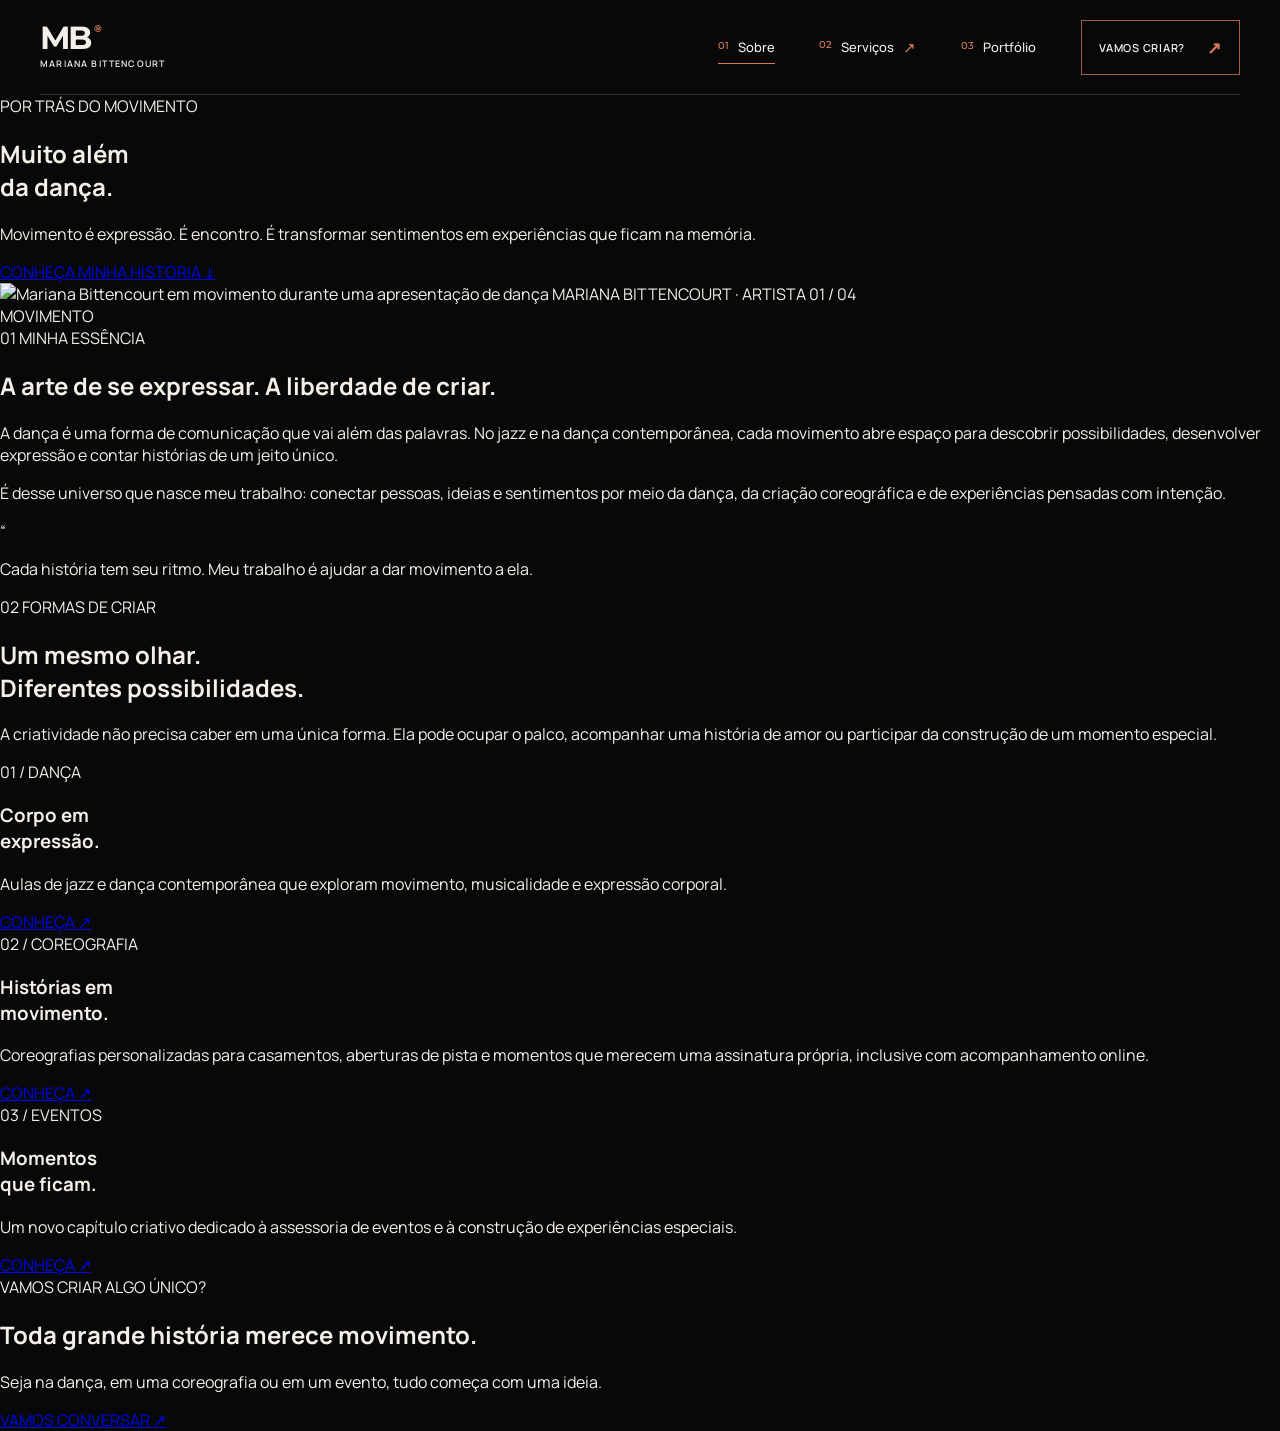
==== sobre.html @ d631f416 "Create sobre.html" ====
<!DOCTYPE html>
<html lang="pt-BR">
<head>
  <meta charset="UTF-8">
  <meta name="viewport" content="width=device-width, initial-scale=1.0">
  <meta name="theme-color" content="#080808">

  <meta name="description" content="Conheça Mariana Bittencourt: professora de jazz e dança contemporânea, coreógrafa e criadora de experiências.">

  <title>Sobre Mariana | Mariana Bittencourt</title>

  <link rel="preconnect" href="https://fonts.googleapis.com">
  <link rel="preconnect" href="https://fonts.gstatic.com" crossorigin>
  <link href="https://fonts.googleapis.com/css2?family=Manrope:wght@400;500;600;700;800&family=Montserrat:wght@400;500;600;700;800&display=swap" rel="stylesheet">

  <link rel="stylesheet" href="css/style.css">
  <script src="js/header.js" defer></script>
</head>

<body>

  <div data-header></div>

  <main class="about-page">

    <!-- ABERTURA -->
    <section class="about-hero">

      <div class="about-hero-copy">
        <span class="about-eyebrow">POR TRÁS DO MOVIMENTO</span>

        <h1>
          Muito além
          <br>
          da <span>dança.</span>
        </h1>

        <p class="about-lead">
          Movimento é expressão. É encontro.
          É transformar sentimentos em experiências
          que ficam na memória.
        </p>

        <a href="#minha-essencia" class="about-scroll">
          <span>CONHEÇA MINHA HISTÓRIA</span>
          <span aria-hidden="true">↓</span>
        </a>
      </div>

      <div class="about-hero-photo">
        <img
          src="assets/images/mari-danca.jpg"
          alt="Mariana Bittencourt em movimento durante uma apresentação de dança"
          fetchpriority="high"
        >
        <span class="about-photo-note">MARIANA BITTENCOURT · ARTISTA</span>
        <span class="about-photo-number">01 / 04</span>
      </div>

      <span class="about-vertical-word" aria-hidden="true">
        MOVIMENTO
      </span>

    </section>

    <!-- ESSÊNCIA -->
    <section class="about-essence" id="minha-essencia">

      <div class="about-section-label">
        <span>01</span>
        <span>MINHA ESSÊNCIA</span>
      </div>

      <div class="about-essence-content">
        <h2>
          A arte de se expressar.
          <span>A liberdade de criar.</span>
        </h2>

        <div class="about-essence-text">
          <p>
            A dança é uma forma de comunicação que vai além das palavras.
            No jazz e na dança contemporânea, cada movimento abre espaço
            para descobrir possibilidades, desenvolver expressão e contar
            histórias de um jeito único.
          </p>

          <p>
            É desse universo que nasce meu trabalho: conectar pessoas,
            ideias e sentimentos por meio da dança, da criação coreográfica
            e de experiências pensadas com intenção.
          </p>
        </div>
      </div>

      <div class="about-manifesto">
        <span class="manifesto-mark" aria-hidden="true">“</span>
        <p>
          Cada história tem seu ritmo.
          Meu trabalho é ajudar a dar movimento a ela.
        </p>
      </div>

    </section>

    <!-- ÁREAS DE ATUAÇÃO -->
    <section class="about-areas">

      <div class="about-section-label">
        <span>02</span>
        <span>FORMAS DE CRIAR</span>
      </div>

      <div class="about-areas-heading">
        <h2>Um mesmo olhar.<br><span>Diferentes possibilidades.</span></h2>
        <p>
          A criatividade não precisa caber em uma única forma.
          Ela pode ocupar o palco, acompanhar uma história de amor
          ou participar da construção de um momento especial.
        </p>
      </div>

      <div class="about-area-grid">

        <article class="about-area-card">
          <span class="about-card-number">01 / DANÇA</span>
          <h3>Corpo em<br>expressão.</h3>
          <p>
            Aulas de jazz e dança contemporânea que exploram
            movimento, musicalidade e expressão corporal.
          </p>
          <a href="servicos/danca.html" aria-label="Conheça as aulas de dança">
            CONHEÇA <span aria-hidden="true">↗</span>
          </a>
        </article>

        <article class="about-area-card">
          <span class="about-card-number">02 / COREOGRAFIA</span>
          <h3>Histórias em<br>movimento.</h3>
          <p>
            Coreografias personalizadas para casamentos,
            aberturas de pista e momentos que merecem uma
            assinatura própria, inclusive com acompanhamento online.
          </p>
          <a href="servicos/coreografias.html" aria-label="Conheça as coreografias">
            CONHEÇA <span aria-hidden="true">↗</span>
          </a>
        </article>

        <article class="about-area-card">
          <span class="about-card-number">03 / EVENTOS</span>
          <h3>Momentos<br>que ficam.</h3>
          <p>
            Um novo capítulo criativo dedicado à assessoria
            de eventos e à construção de experiências especiais.
          </p>
          <a href="servicos/eventos.html" aria-label="Conheça a assessoria de eventos">
            CONHEÇA <span aria-hidden="true">↗</span>
          </a>
        </article>

      </div>
    </section>

    <!-- ENCERRAMENTO -->
    <section class="about-closing">

      <span class="about-eyebrow">VAMOS CRIAR ALGO ÚNICO?</span>

      <h2>
        Toda grande história
        <span>merece movimento.</span>
      </h2>

      <p>
        Seja na dança, em uma coreografia ou em um evento,
        tudo começa com uma ideia.
      </p>

      <a class="about-closing-cta" href="contato.html">
        VAMOS CONVERSAR <span aria-hidden="true">↗</span>
      </a>

    </section>

  </main>

</body>
</html>
---- css/style.css ----
/* ========================================
   MARIANA BITTENCOURT — ART DIRECTION HEADER
======================================== */

:root {
  --mb-black: #080808;
  --mb-white: #f4f0e9;
  --mb-terracotta: #d77d5d;
  --mb-muted: #a29b94;
  --mb-line: rgba(244, 240, 233, 0.17);
  --mb-header-height: 94px;
}

.site-header {
  position: relative;
  z-index: 1000;
  background: var(--mb-black);
  color: var(--mb-white);
  font-family: "Manrope", sans-serif;
  -webkit-font-smoothing: antialiased;
}

.header-container {
  width: min(100% - 80px, 1600px);
  min-height: var(--mb-header-height);
  margin: 0 auto;
  display: flex;
  align-items: center;
  justify-content: space-between;
  gap: 40px;
}

/* MARCA */

.brand {
  position: relative;
  display: flex;
  flex-direction: column;
  align-items: flex-start;
  gap: 5px;
  color: var(--mb-white);
  text-decoration: none;
  flex-shrink: 0;
}

.brand-monogram {
  font-family: "Montserrat", sans-serif;
  font-size: 32px;
  font-weight: 700;
  letter-spacing: -0.09em;
  line-height: 0.9;
}

.brand-monogram > span {
  color: var(--mb-terracotta);
  font-size: 10px;
  vertical-align: top;
  margin-left: 5px;
  letter-spacing: 0;
}

.brand-name {
  font-family: "Manrope", sans-serif;
  font-size: 9px;
  font-weight: 600;
  letter-spacing: 0.13em;
}

/* NAVEGAÇÃO */

.main-navigation {
  display: flex;
  align-items: center;
  gap: clamp(24px, 3.5vw, 56px);
}


.nav-link,
.dropdown-toggle {
  display: inline-flex;
  align-items: center;
  gap: 9px;
  color: var(--mb-white);
  text-decoration: none;
  font-family: "Manrope", sans-serif;
  font-size: 13px;
  font-weight: 500;
  letter-spacing: 0;
}

.nav-index {
  color: var(--mb-terracotta);
  font-family: "Montserrat", sans-serif;
  font-size: 10px;
  font-weight: 500;
  align-self: flex-start;
  margin-top: 1px;
}

.nav-link {
  position: relative;
  padding: 12px 0;
}

.nav-link::after {
  content: "";
  position: absolute;
  left: 0;
  bottom: 4px;
  width: 0;
  height: 1px;
  background: var(--mb-terracotta);
  transition: width 0.25s ease;
}

.nav-link:hover::after,
.nav-link.is-active::after {
  width: 100%;
}

/* SERVIÇOS */

.nav-dropdown {
  position: relative;
}

.dropdown-toggle {
  padding: 12px 0;
  border: 0;
  background: transparent;
  font-family: inherit;
  cursor: pointer;
}

.dropdown-arrow {
  color: var(--mb-terracotta);
  font-size: 15px;
  transition: transform 0.25s ease;
}

.nav-dropdown.is-open .dropdown-arrow {
  transform: rotate(45deg);
}

.dropdown-menu {
  position: absolute;
  top: calc(100% + 16px);
  left: -25px;
  width: 280px;
  padding: 24px;
  background: #11100f;
  border: 1px solid var(--mb-line);
  opacity: 0;
  visibility: hidden;
  transform: translateY(10px);
  transition:
    opacity 0.2s ease,
    transform 0.2s ease,
    visibility 0.2s ease;
}

.nav-dropdown.is-open .dropdown-menu,
.nav-dropdown:focus-within .dropdown-menu {
  opacity: 1;
  visibility: visible;
  transform: translateY(0);
}

.dropdown-eyebrow {
  display: block;
  color: var(--mb-terracotta);
  font-size: 9px;
  letter-spacing: 0.16em;
  margin-bottom: 17px;
}

.dropdown-menu a {
  font-family: "Manrope", sans-serif;
  font-size: 13px;
  font-weight: 500;
}

.dropdown-menu a:last-child {
  border-bottom: 0;
}

.dropdown-menu a span {
  color: var(--mb-terracotta);
}

.dropdown-menu a:hover,
.dropdown-menu a.is-active {
  color: var(--mb-terracotta);
  padding-left: 5px;
}

/* CONTATO */


.header-contact {
  display: inline-flex;
  align-items: center;
  gap: 22px;
  padding: 15px 17px;
  border: 1px solid rgba(215, 125, 93, 0.75);
  color: var(--mb-white);
  font-family: "Manrope", sans-serif;
  font-size: 11px;
  font-weight: 600;
  letter-spacing: 0.07em;
  text-decoration: none;
  white-space: nowrap;
  transition: background 0.25s ease, color 0.25s ease;
}


.contact-arrow {
  color: var(--mb-terracotta);
  font-size: 17px;
  transition: transform 0.25s ease;
}

.header-contact:hover {
  background: var(--mb-terracotta);
  color: var(--mb-black);
}

.header-contact:hover .contact-arrow {
  color: var(--mb-black);
  transform: translate(3px, -3px);
}

.header-bottom-line {
  height: 1px;
  background: var(--mb-line);
  margin: 0 40px;
}

/* BOTÃO MOBILE */

.menu-toggle {
  display: none;
  width: 46px;
  height: 46px;
  padding: 13px 10px;
  background: transparent;
  border: 1px solid var(--mb-line);
  cursor: pointer;
}

.menu-toggle span {
  display: block;
  width: 100%;
  height: 1px;
  background: var(--mb-white);
  transition: transform 0.25s ease;
}

.menu-toggle span + span {
  margin-top: 7px;
  width: 70%;
  margin-left: auto;
}

.menu-toggle[aria-expanded="true"] span:first-child {
  transform: translateY(4px) rotate(45deg);
}

.menu-toggle[aria-expanded="true"] span:last-child {
  width: 100%;
  transform: translateY(-4px) rotate(-45deg);
}


/* ========================================
   HERO — MARIANA BITTENCOURT
======================================== */

body {
  margin: 0;
  background: #080808;
  color: #f4f0e9;
  font-family: "Manrope", sans-serif;
}

* {
  box-sizing: border-box;
}

.hero {
  position: relative;
  display: grid;
  grid-template-columns: 0.92fr 1.08fr;
  align-items: center;
  gap: clamp(30px, 5vw, 90px);
  width: min(100% - 120px, 1600px);
  min-height: min(760px, calc(100svh - 95px));
  margin: 0 auto;
  padding: 55px 0 75px;
  isolation: isolate;
}

.hero-content {
  position: relative;
  z-index: 2;
  padding: 30px 0;
}

.hero-eyebrow,
.section-eyebrow {
  display: block;
  color: #d77d5d;
  font-size: 10px;
  font-weight: 700;
  letter-spacing: 0.16em;
  line-height: 1.8;
}

.hero-eyebrow span {
  padding: 0 5px;
  color: #f4f0e9;
}

.hero h1 {
  margin: 35px 0 26px;
  color: #f4f0e9;
  font-family: "Montserrat", sans-serif;
  font-size: clamp(44px, 5.4vw, 82px);
  font-weight: 600;
  letter-spacing: -0.075em;
  line-height: 0.99;
  text-transform: uppercase;
}

.hero-highlight {
  display: block;
  margin-top: 8px;
  color: #d77d5d;
  font-weight: 500;
}

.hero-description {
  max-width: 390px;
  margin: 0;
  color: #bcb5ae;
  font-size: 14px;
  font-weight: 400;
  line-height: 1.9;
}

.hero-cta {
  display: inline-flex;
  align-items: center;
  justify-content: space-between;
  gap: 32px;
  min-height: 56px;
  margin-top: 35px;
  padding: 0 18px;
  border: 1px solid rgba(215, 125, 93, 0.8);
  color: #f4f0e9;
  font-size: 10px;
  font-weight: 700;
  letter-spacing: 0.09em;
  text-decoration: none;
  transition:
    background 0.25s ease,
    color 0.25s ease,
    border-color 0.25s ease;
}

.hero-cta-icon {
  color: #d77d5d;
  font-size: 21px;
  transition: transform 0.25s ease;
}

.hero-cta:hover {
  background: #d77d5d;
  border-color: #d77d5d;
  color: #080808;
}

.hero-cta:hover .hero-cta-icon {
  color: #080808;
  transform: translate(3px, -3px);
}

.hero-signature {
  display: flex;
  align-items: center;
  gap: 12px;
  margin-top: 48px;
  color: #918982;
  font-size: 11px;
  font-weight: 500;
  letter-spacing: 0.03em;
}

.signature-line {
  width: 34px;
  height: 1px;
  background: #d77d5d;
}

/* FOTOGRAFIA */

.hero-visual {
  position: relative;
  align-self: stretch;
  min-width: 0;
  min-height: 470px;
  overflow: hidden;
  background: #15100e;
}

.hero-visual::after {
  position: absolute;
  inset: 0;
  content: "";
  pointer-events: none;
  background: linear-gradient(
    0deg,
    rgba(8, 8, 8, 0.58) 0%,
    transparent 24%,
    transparent 80%,
    rgba(8, 8, 8, 0.08) 100%
  );
}

.hero-visual img {
  display: block;
  width: 100%;
  height: 100%;
  min-height: 470px;
  object-fit: cover;
  object-position: center center;
  filter: saturate(0.9);
  transition: transform 0.8s ease;
}

.hero-visual:hover img {
  transform: scale(1.025);
}

.hero-image-caption {
  position: absolute;
  z-index: 1;
  right: 20px;
  bottom: 20px;
  color: #f4f0e9;
  font-size: 9px;
  font-weight: 600;
  letter-spacing: 0.15em;
}

/* ÍNDICE LATERAL */

.hero-index {
  position: absolute;
  right: -38px;
  bottom: 32px;
  display: flex;
  align-items: center;
  gap: 9px;
  color: #8d857e;
  font-family: "Montserrat", sans-serif;
  font-size: 9px;
}

.hero-index span:first-child {
  color: #d77d5d;
}

.hero-index-line {
  width: 25px;
  height: 1px;
  background: #655047;
}

/* INTRODUÇÃO ÀS SEÇÕES */

.universe-intro {
  padding: 105px 24px 115px;
  border-top: 1px solid rgba(244, 240, 233, 0.12);
  text-align: center;
}

.universe-intro h2 {
  max-width: 760px;
  margin: 22px auto;
  font-family: "Montserrat", sans-serif;
  font-size: clamp(30px, 4.5vw, 55px);
  font-weight: 500;
  letter-spacing: -0.06em;
  line-height: 1.12;
}

.universe-intro h2 span {
  color: #d77d5d;
}

.universe-intro p {
  max-width: 560px;
  margin: 0 auto;
  color: #bcb5ae;
  font-size: 14px;
  line-height: 1.9;
}

/* ========================================
   TABLET
======================================== */

@media (max-width: 1000px) {
  .hero {
    width: calc(100% - 64px);
    grid-template-columns: 0.95fr 1.05fr;
    gap: 28px;
    min-height: 620px;
  }

  .hero h1 {
    font-size: clamp(39px, 5.5vw, 58px);
  }

  .hero-visual,
  .hero-visual img {
    min-height: 410px;
  }

  .hero-index {
    right: -20px;
  }
}

/* ========================================
   MOBILE
======================================== */

@media (max-width: 700px) {
  .hero {
    display: flex;
    flex-direction: column;
    align-items: stretch;
    gap: 30px;
    width: calc(100% - 40px);
    min-height: auto;
    padding: 48px 0 55px;
  }

  .hero-content {
    padding: 0;
  }

  .hero-eyebrow {
    font-size: 9px;
    letter-spacing: 0.12em;
  }

  .hero h1 {
    margin: 25px 0 20px;
    font-size: clamp(39px, 10.5vw, 64px);
    letter-spacing: -0.075em;
    line-height: 1;
  }

  .hero-highlight {
    margin-top: 5px;
  }

  .hero-description {
    max-width: 340px;
    font-size: 13px;
    line-height: 1.8;
  }

  .hero-cta {
    width: 100%;
    min-height: 54px;
    margin-top: 27px;
  }

  .hero-signature {
    margin-top: 28px;
  }

  .hero-visual {
    width: 100%;
    min-height: 0;
    height: auto;
    aspect-ratio: 4 / 5;
  }

  .hero-visual img {
    width: 100%;
    height: 100%;
    min-height: 0;
    object-fit: cover;
    object-position: center center;
  }

  .hero-image-caption {
    right: 13px;
    bottom: 13px;
    font-size: 8px;
  }

  .hero-index {
    display: none;
  }

  .universe-intro {
    padding: 75px 24px 80px;
  }

  .universe-intro h2 {
    font-size: clamp(31px, 8vw, 43px);
  }

  .universe-intro p {
    font-size: 13px;
  }
}

@media (prefers-reduced-motion: reduce) {
  .hero-visual img {
    transition: none;
  }
}


/* ========================================
   MOBILE — MENU EDITORIAL
======================================== */

@media (max-width: 900px) {
  :root {
    --mb-header-height: 78px;
  }

  .header-container {
    width: calc(100% - 40px);
    gap: 16px;
  }

  .brand-monogram {
    font-size: 27px;
  }

  .brand-name {
    font-size: 8px;
  }

  .menu-toggle {
    display: block;
    position: relative;
    z-index: 1002;
    flex-shrink: 0;
  }

  .main-navigation {
    position: fixed;
    inset: 0;
    z-index: 1001;
    display: flex;
    flex-direction: column;
    align-items: stretch;
    justify-content: center;
    gap: 0;
    padding: 105px 30px 35px;
    overflow-y: auto;
    background: var(--mb-black);
    opacity: 0;
    visibility: hidden;
    pointer-events: none;
    transform: translateY(-10px);
    transition:
      opacity 0.25s ease,
      transform 0.25s ease,
      visibility 0.25s ease;
  }

  .main-navigation.is-open {
    opacity: 1;
    visibility: visible;
    pointer-events: auto;
    transform: translateY(0);
  }

  .main-navigation > .nav-link,
  .main-navigation > .nav-dropdown > .dropdown-toggle {
    width: 100%;
    padding: 19px 0;
    font-size: clamp(23px, 7vw, 34px);
    letter-spacing: -0.035em;
    border-bottom: 1px solid var(--mb-line);
  }

  .dropdown-toggle {
    justify-content: flex-start;
  }

  .dropdown-arrow {
    margin-left: auto;
    font-size: 21px;
  }

  .nav-dropdown {
    width: 100%;
  }

  .dropdown-menu {
    position: static;
    display: none;
    width: 100%;
    padding: 12px 0 16px 20px;
    border: 0;
    background: transparent;
    opacity: 1;
    visibility: visible;
    transform: none;
    transition: none;
  }

  .nav-dropdown.is-open .dropdown-menu {
    display: block;
  }

  .dropdown-eyebrow {
    margin: 8px 0;
  }

  .dropdown-menu a {
    padding: 14px 0;
    font-size: 15px;
  }

.header-contact {
  font-family: "Manrope", sans-serif;
  font-size: 11px;
  font-weight: 600;
  letter-spacing: 0.07em;
}

  .header-bottom-line {
    margin: 0 20px;
  }
}

@media (max-width: 380px) {
  .header-container {
    width: calc(100% - 28px);
  }

  .brand-monogram {
    font-size: 24px;
  }

  .brand-name {
    font-size: 7px;
    letter-spacing: 0.13em;
  }

  .main-navigation {
    padding-right: 22px;
    padding-left: 22px;
  }
}

@media (prefers-reduced-motion: reduce) {
  .site-header *,
  .site-header *::before,
  .site-header *::after {
    transition: none !important;
  }
}
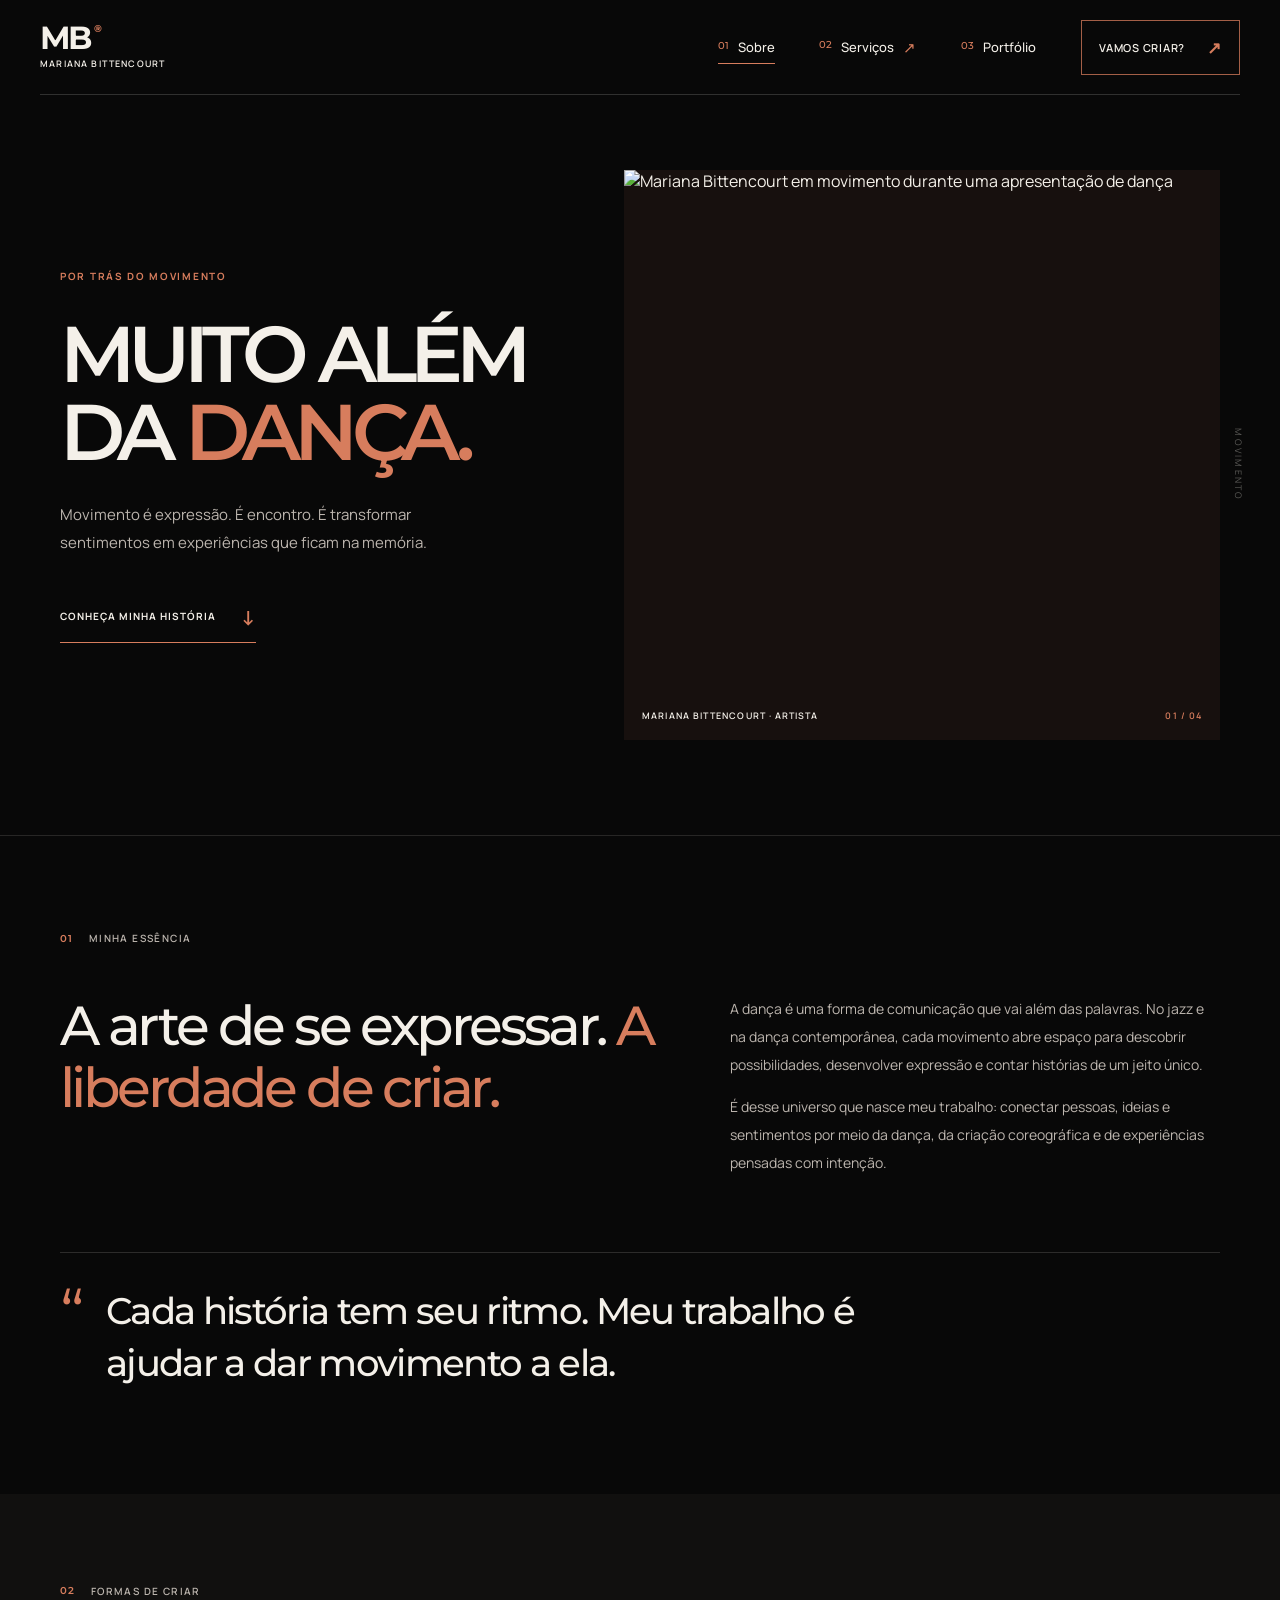
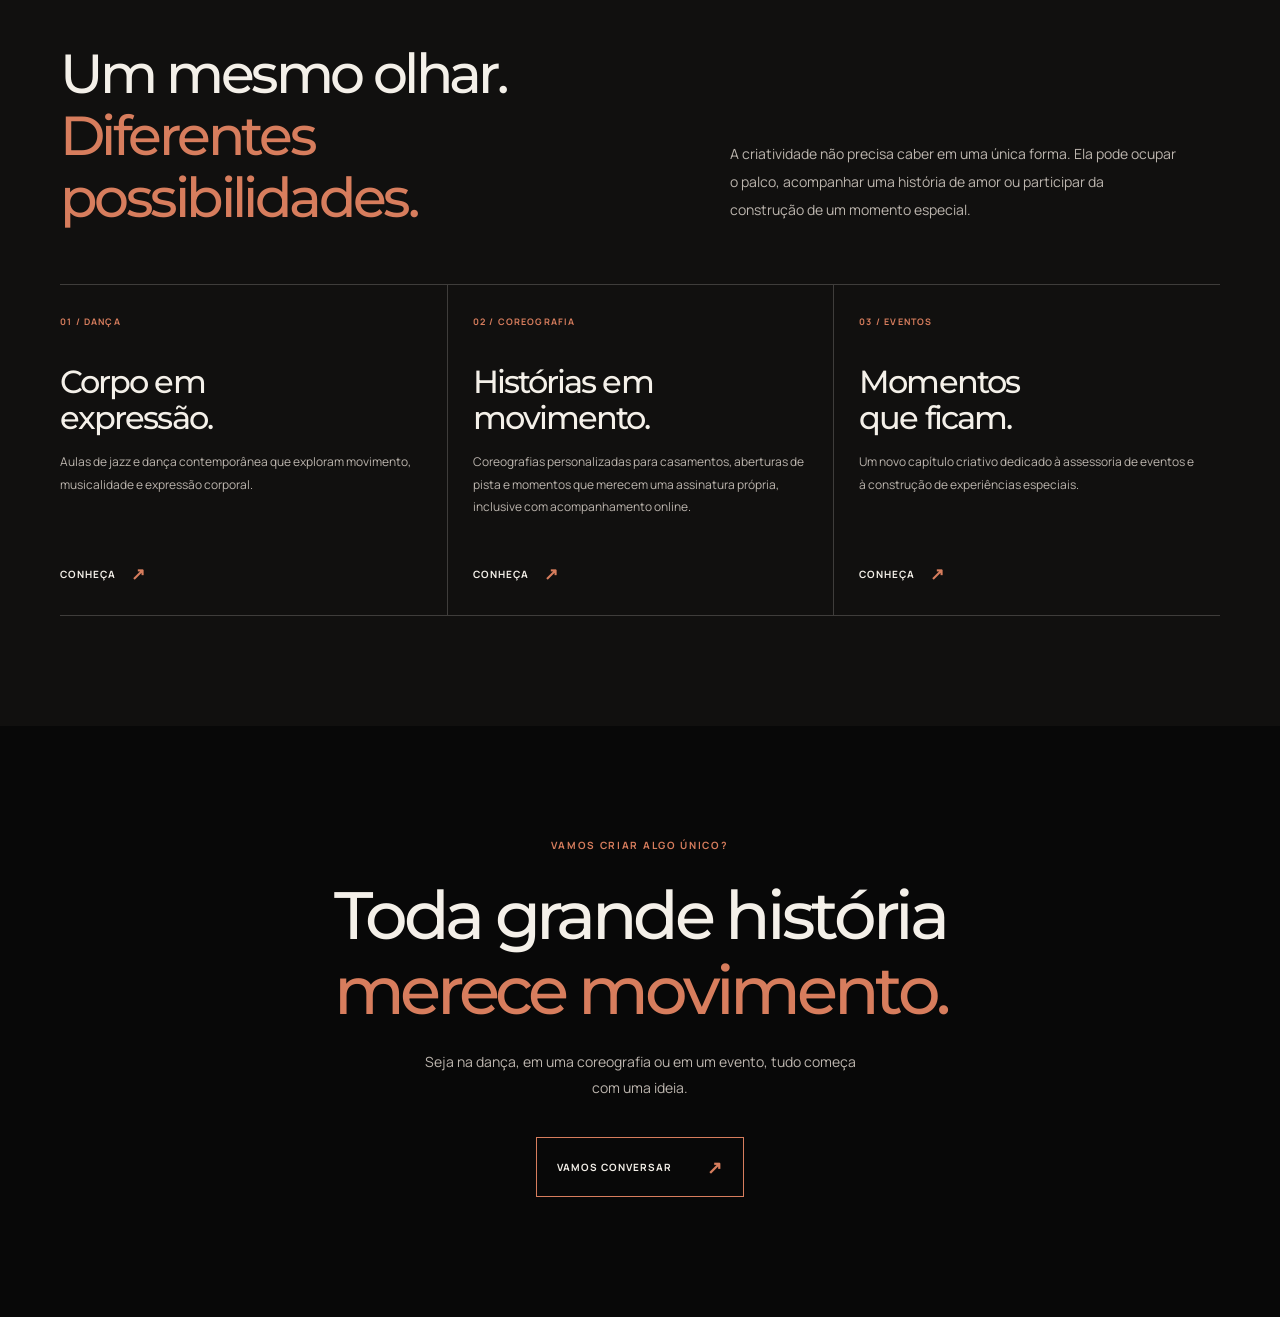
==== commit a737709a: "Update sobre.html" ====
--- a/sobre.html
+++ b/sobre.html
@@ -50,7 +50,7 @@
 
       <div class="about-hero-photo">
         <img
-          src="assets/images/mari-danca.jpg"
+          src="assets/sobre.jpg"
           alt="Mariana Bittencourt em movimento durante uma apresentação de dança"
           fetchpriority="high"
         >
--- a/css/style.css
+++ b/css/style.css
@@ -507,6 +507,540 @@
   font-size: 14px;
   line-height: 1.9;
 }
+
+
+/* ========================================
+   SOBRE — MARIANA BITTENCOURT
+======================================== */
+
+.about-page {
+  --about-black: #080808;
+  --about-white: #f4f0e9;
+  --about-muted: #bcb5ae;
+  --about-accent: #d77d5d;
+
+  overflow: hidden;
+  background: var(--about-black);
+  color: var(--about-white);
+}
+
+.about-page a {
+  -webkit-tap-highlight-color: transparent;
+}
+
+.about-eyebrow {
+  display: block;
+  color: var(--about-accent);
+  font-size: 10px;
+  font-weight: 700;
+  letter-spacing: 0.17em;
+  line-height: 1.8;
+}
+
+/* ABERTURA */
+
+.about-hero {
+  position: relative;
+  display: grid;
+  grid-template-columns: 0.9fr 1.1fr;
+  align-items: center;
+  gap: clamp(35px, 6vw, 100px);
+  width: min(100% - 120px, 1500px);
+  min-height: 650px;
+  margin: 0 auto;
+  padding: 75px 0 95px;
+}
+
+.about-hero-copy {
+  position: relative;
+  z-index: 2;
+}
+
+.about-hero h1 {
+  margin: 30px 0;
+  font-family: "Montserrat", sans-serif;
+  font-size: clamp(52px, 6.2vw, 90px);
+  font-weight: 600;
+  letter-spacing: -0.085em;
+  line-height: 0.98;
+  text-transform: uppercase;
+}
+
+.about-hero h1 span {
+  color: var(--about-accent);
+}
+
+.about-lead {
+  max-width: 390px;
+  color: var(--about-muted);
+  font-size: 15px;
+  line-height: 1.9;
+}
+
+.about-scroll {
+  display: inline-flex;
+  align-items: center;
+  gap: 25px;
+  margin-top: 30px;
+  padding-bottom: 12px;
+  border-bottom: 1px solid var(--about-accent);
+  color: var(--about-white);
+  font-size: 10px;
+  font-weight: 700;
+  letter-spacing: 0.1em;
+  text-decoration: none;
+}
+
+.about-scroll span:last-child {
+  color: var(--about-accent);
+  font-size: 20px;
+  transition: transform 0.2s ease;
+}
+
+.about-scroll:hover span:last-child {
+  transform: translateY(4px);
+}
+
+/* IMAGEM */
+
+.about-hero-photo {
+  position: relative;
+  min-width: 0;
+  height: 570px;
+  background: #17100e;
+}
+
+.about-hero-photo img {
+  display: block;
+  width: 100%;
+  height: 100%;
+  object-fit: cover;
+  object-position: center center;
+}
+
+.about-photo-note,
+.about-photo-number {
+  position: absolute;
+  bottom: 18px;
+  z-index: 1;
+  color: var(--about-white);
+  font-size: 9px;
+  font-weight: 600;
+  letter-spacing: 0.12em;
+}
+
+.about-photo-note {
+  left: 18px;
+}
+
+.about-photo-number {
+  right: 18px;
+  color: var(--about-accent);
+}
+
+.about-vertical-word {
+  position: absolute;
+  right: -25px;
+  top: 50%;
+  color: rgba(244, 240, 233, 0.35);
+  font-size: 9px;
+  letter-spacing: 0.25em;
+  writing-mode: vertical-rl;
+  transform: translateY(-50%);
+}
+
+/* IDENTIFICAÇÃO DAS SEÇÕES */
+
+.about-section-label {
+  display: flex;
+  align-items: center;
+  gap: 15px;
+  color: var(--about-muted);
+  font-size: 10px;
+  font-weight: 600;
+  letter-spacing: 0.14em;
+}
+
+.about-section-label span:first-child {
+  color: var(--about-accent);
+  font-family: "Montserrat", sans-serif;
+}
+
+/* ESSÊNCIA */
+
+.about-essence {
+  padding: 95px max(60px, calc((100% - 1250px) / 2)) 105px;
+  border-top: 1px solid rgba(244, 240, 233, 0.13);
+}
+
+.about-essence-content {
+  display: grid;
+  grid-template-columns: 1.1fr 0.9fr;
+  gap: 70px;
+  margin-top: 50px;
+}
+
+.about-essence h2,
+.about-areas-heading h2,
+.about-closing h2 {
+  margin: 0;
+  font-family: "Montserrat", sans-serif;
+  font-size: clamp(34px, 4.3vw, 60px);
+  font-weight: 500;
+  letter-spacing: -0.065em;
+  line-height: 1.13;
+}
+
+.about-essence h2 span,
+.about-areas-heading h2 span,
+.about-closing h2 span {
+  color: var(--about-accent);
+}
+
+.about-essence-text {
+  align-self: center;
+}
+
+.about-essence-text p,
+.about-areas-heading > p {
+  color: var(--about-muted);
+  font-size: 14px;
+  line-height: 2;
+}
+
+.about-essence-text p:first-child {
+  margin-top: 0;
+}
+
+.about-essence-text p:last-child {
+  margin-bottom: 0;
+}
+
+.about-manifesto {
+  display: flex;
+  align-items: flex-start;
+  gap: 22px;
+  margin-top: 75px;
+  padding: 32px 0 0;
+  border-top: 1px solid rgba(244, 240, 233, 0.15);
+}
+
+.manifesto-mark {
+  color: var(--about-accent);
+  font-family: "Montserrat", sans-serif;
+  font-size: 64px;
+  line-height: 0.9;
+}
+
+.about-manifesto p {
+  max-width: 750px;
+  margin: 0;
+  font-family: "Montserrat", sans-serif;
+  font-size: clamp(23px, 3vw, 37px);
+  font-weight: 500;
+  letter-spacing: -0.045em;
+  line-height: 1.4;
+}
+
+/* ÁREAS DE ATUAÇÃO */
+
+.about-areas {
+  padding: 90px max(60px, calc((100% - 1250px) / 2)) 110px;
+  background: #11100f;
+}
+
+.about-areas-heading {
+  display: grid;
+  grid-template-columns: 1.1fr 0.9fr;
+  align-items: end;
+  gap: 70px;
+  margin: 45px 0 55px;
+}
+
+.about-areas-heading > p {
+  max-width: 450px;
+  margin: 0 0 5px;
+}
+
+.about-area-grid {
+  display: grid;
+  grid-template-columns: repeat(3, minmax(0, 1fr));
+  border-top: 1px solid rgba(244, 240, 233, 0.2);
+  border-bottom: 1px solid rgba(244, 240, 233, 0.2);
+}
+
+.about-area-card {
+  display: flex;
+  flex-direction: column;
+  align-items: flex-start;
+  min-width: 0;
+  min-height: 330px;
+  padding: 30px 25px 30px 0;
+}
+
+.about-area-card + .about-area-card {
+  padding-left: 25px;
+  border-left: 1px solid rgba(244, 240, 233, 0.2);
+}
+
+.about-card-number {
+  color: var(--about-accent);
+  font-size: 9px;
+  font-weight: 700;
+  letter-spacing: 0.13em;
+}
+
+.about-area-card h3 {
+  margin: 36px 0 15px;
+  font-family: "Montserrat", sans-serif;
+  font-size: clamp(24px, 2.5vw, 34px);
+  font-weight: 500;
+  letter-spacing: -0.06em;
+  line-height: 1.12;
+}
+
+.about-area-card p {
+  margin: 0 0 25px;
+  color: var(--about-muted);
+  font-size: 12px;
+  line-height: 1.9;
+}
+
+.about-area-card a {
+  display: inline-flex;
+  align-items: center;
+  gap: 15px;
+  margin-top: auto;
+  color: var(--about-white);
+  font-size: 10px;
+  font-weight: 700;
+  letter-spacing: 0.1em;
+  text-decoration: none;
+}
+
+.about-area-card a span {
+  color: var(--about-accent);
+  font-size: 17px;
+  transition: transform 0.2s ease;
+}
+
+.about-area-card a:hover span {
+  transform: translate(3px, -3px);
+}
+
+/* ENCERRAMENTO */
+
+.about-closing {
+  display: flex;
+  flex-direction: column;
+  align-items: center;
+  padding: 110px 25px 120px;
+  text-align: center;
+}
+
+.about-closing h2 {
+  max-width: 850px;
+  margin: 24px 0 20px;
+  font-size: clamp(38px, 5.2vw, 70px);
+}
+
+.about-closing > p {
+  max-width: 460px;
+  margin: 0;
+  color: var(--about-muted);
+  font-size: 14px;
+  line-height: 1.9;
+}
+
+.about-closing-cta {
+  display: inline-flex;
+  align-items: center;
+  gap: 35px;
+  margin-top: 35px;
+  padding: 17px 20px;
+  border: 1px solid var(--about-accent);
+  color: var(--about-white);
+  font-size: 10px;
+  font-weight: 700;
+  letter-spacing: 0.1em;
+  text-decoration: none;
+  transition: background 0.2s ease, color 0.2s ease;
+}
+
+.about-closing-cta span {
+  color: var(--about-accent);
+  font-size: 18px;
+}
+
+.about-closing-cta:hover {
+  background: var(--about-accent);
+  color: var(--about-black);
+}
+
+.about-closing-cta:hover span {
+  color: var(--about-black);
+}
+
+/* TABLET */
+
+@media (max-width: 1000px) {
+  .about-hero {
+    width: calc(100% - 64px);
+    gap: 35px;
+    min-height: 560px;
+  }
+
+  .about-hero-photo {
+    height: 480px;
+  }
+
+  .about-essence,
+  .about-areas {
+    padding-right: 40px;
+    padding-left: 40px;
+  }
+
+  .about-essence-content,
+  .about-areas-heading {
+    gap: 35px;
+  }
+
+  .about-area-card {
+    padding-right: 18px;
+  }
+
+  .about-area-card + .about-area-card {
+    padding-left: 18px;
+  }
+}
+
+/* MOBILE */
+
+@media (max-width: 700px) {
+  .about-hero {
+    display: flex;
+    flex-direction: column;
+    align-items: stretch;
+    gap: 35px;
+    width: calc(100% - 40px);
+    min-height: auto;
+    padding: 55px 0 65px;
+  }
+
+  .about-hero h1 {
+    margin: 25px 0;
+    font-size: clamp(43px, 12vw, 67px);
+  }
+
+  .about-lead {
+    max-width: 340px;
+    font-size: 14px;
+  }
+
+  .about-hero-photo {
+    width: 100%;
+    height: auto;
+    aspect-ratio: 4 / 5;
+  }
+
+  .about-hero-photo img {
+    object-position: center center;
+  }
+
+  .about-vertical-word {
+    display: none;
+  }
+
+  .about-section-label {
+    font-size: 9px;
+  }
+
+  .about-essence,
+  .about-areas {
+    padding: 65px 22px 75px;
+  }
+
+  .about-essence-content,
+  .about-areas-heading {
+    grid-template-columns: 1fr;
+    gap: 20px;
+    margin-top: 35px;
+  }
+
+  .about-essence h2,
+  .about-areas-heading h2 {
+    font-size: clamp(34px, 9vw, 47px);
+  }
+
+  .about-essence-text p,
+  .about-areas-heading > p {
+    font-size: 13px;
+  }
+
+  .about-manifesto {
+    gap: 12px;
+    margin-top: 45px;
+    padding-top: 25px;
+  }
+
+  .manifesto-mark {
+    font-size: 46px;
+  }
+
+  .about-manifesto p {
+    font-size: 25px;
+  }
+
+  .about-areas-heading {
+    margin-bottom: 35px;
+  }
+
+  .about-area-grid {
+    grid-template-columns: 1fr;
+  }
+
+  .about-area-card,
+  .about-area-card + .about-area-card {
+    min-height: auto;
+    padding: 27px 0;
+    border-left: 0;
+    border-bottom: 1px solid rgba(244, 240, 233, 0.2);
+  }
+
+  .about-area-card:last-child {
+    border-bottom: 0;
+  }
+
+  .about-area-card h3 {
+    margin: 24px 0 12px;
+    font-size: 31px;
+  }
+
+  .about-area-card p {
+    max-width: 400px;
+    font-size: 13px;
+  }
+
+  .about-closing {
+    padding: 75px 23px 85px;
+  }
+
+  .about-closing h2 {
+    font-size: clamp(36px, 10vw, 48px);
+  }
+
+  .about-closing > p {
+    font-size: 13px;
+  }
+}
+
+@media (prefers-reduced-motion: reduce) {
+  .about-page * {
+    scroll-behavior: auto;
+    transition: none !important;
+  }
+}
+
 
 /* ========================================
    TABLET
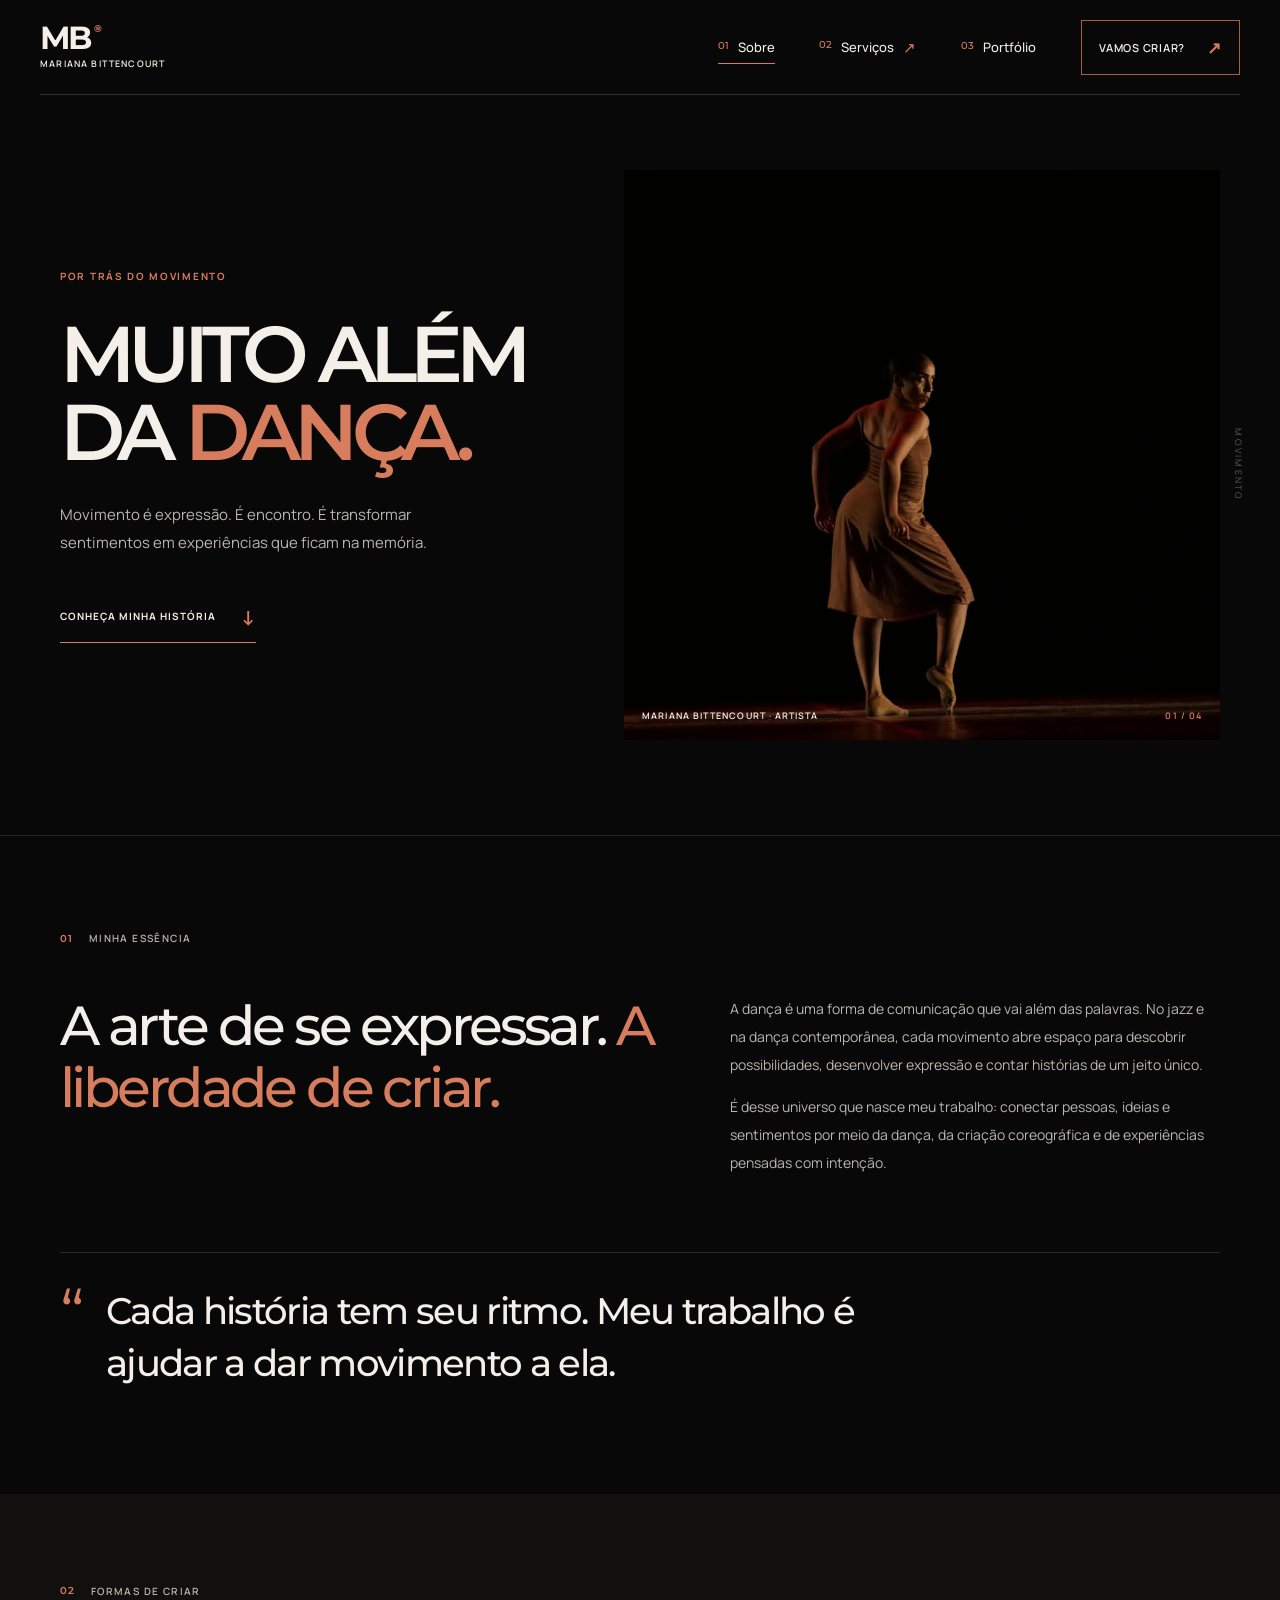
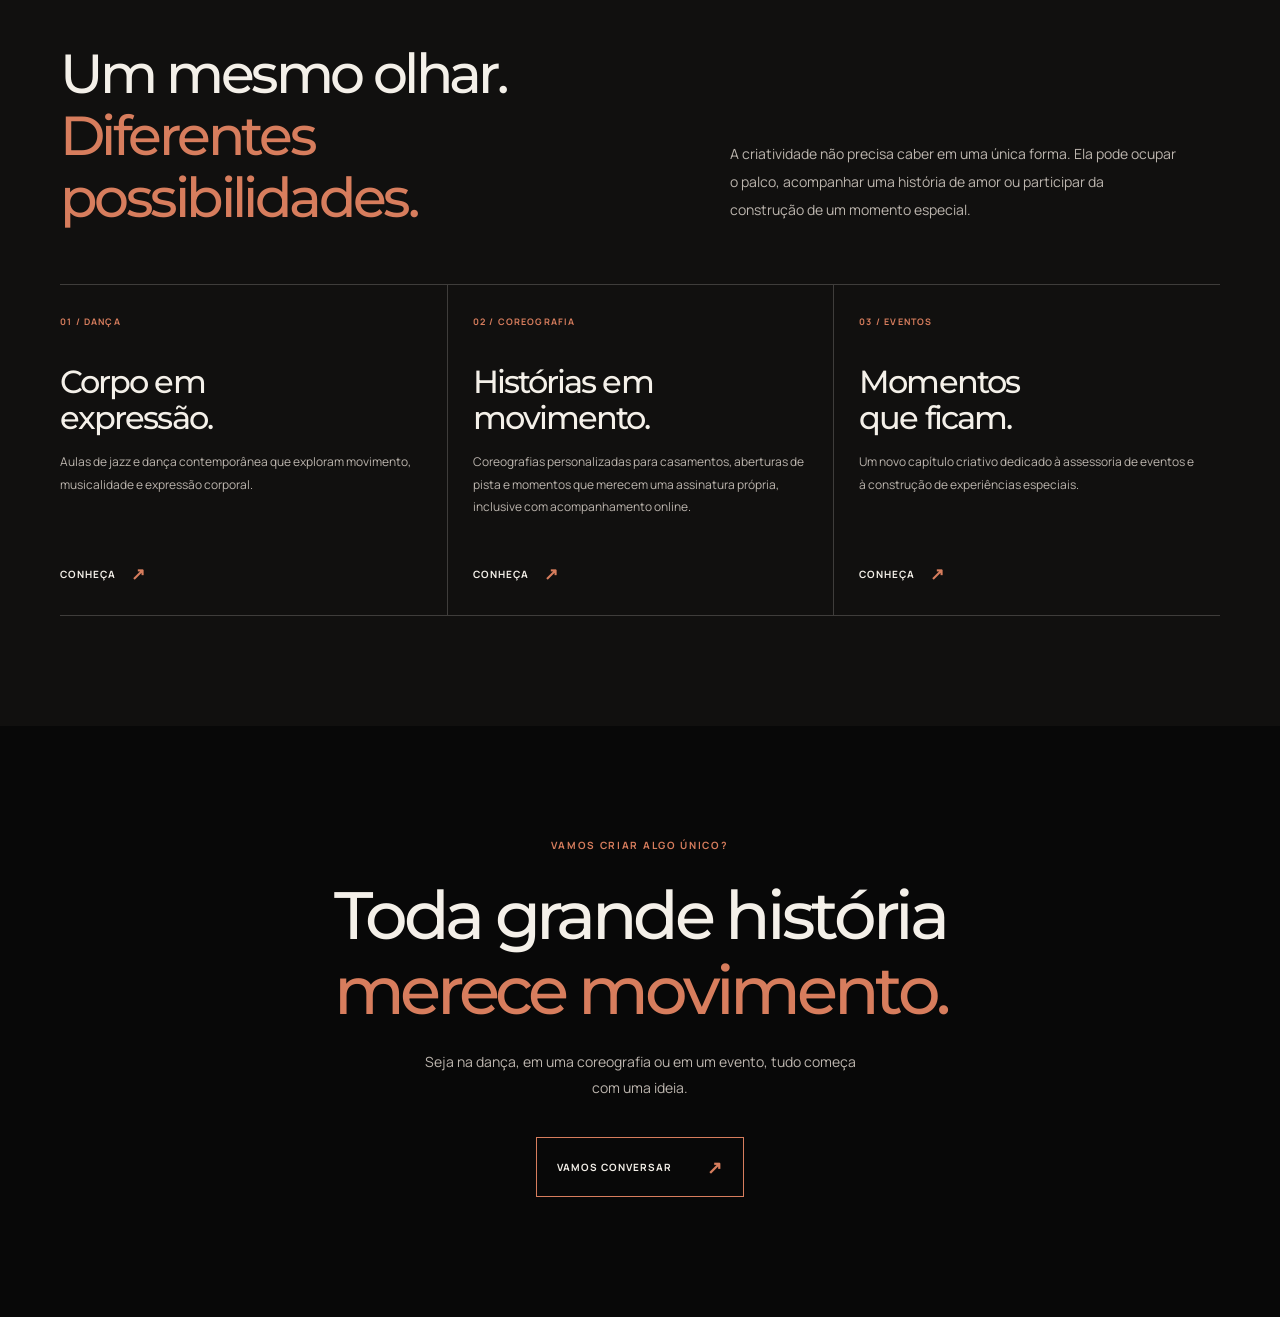
==== commit ad5b1109: "Update sobre.html" ====
--- a/sobre.html
+++ b/sobre.html
@@ -50,7 +50,7 @@
 
       <div class="about-hero-photo">
         <img
-          src="assets/sobre.jpg"
+          src="assets/sobre.jpeg"
           alt="Mariana Bittencourt em movimento durante uma apresentação de dança"
           fetchpriority="high"
         >
